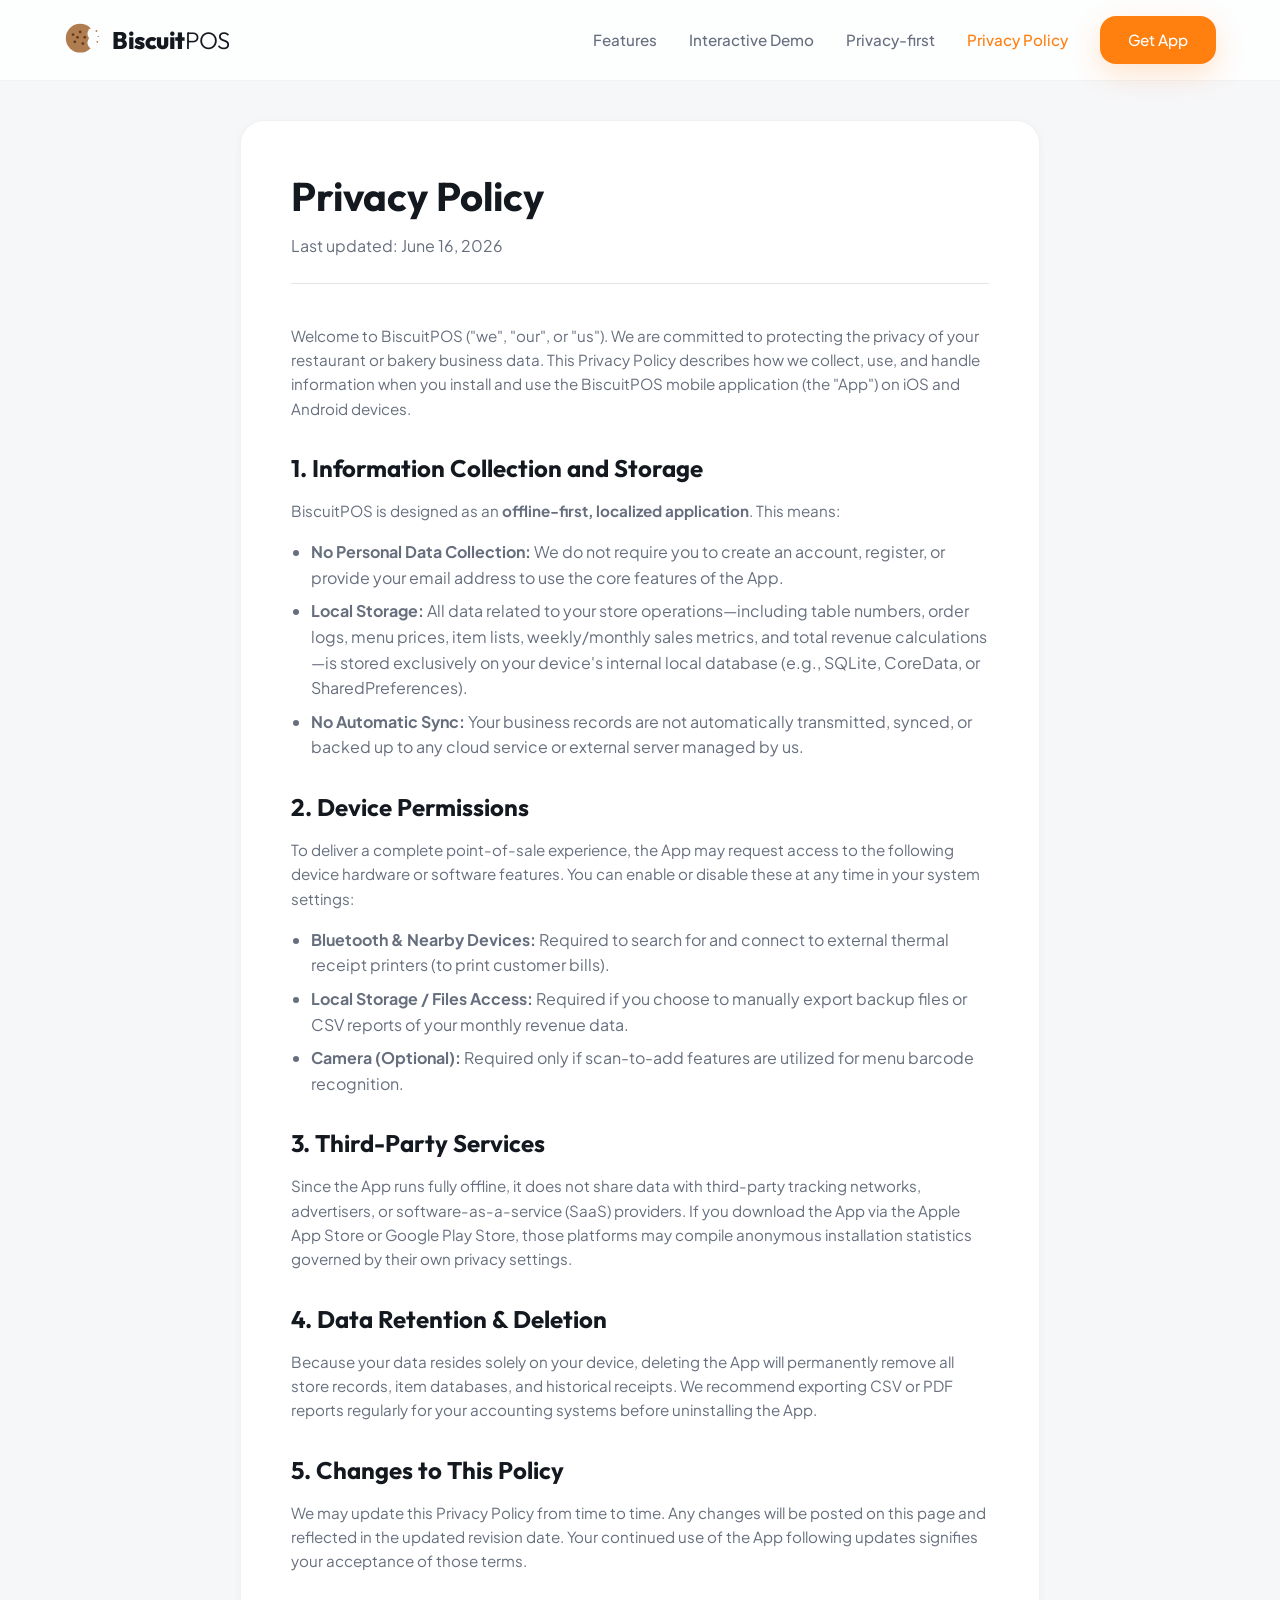
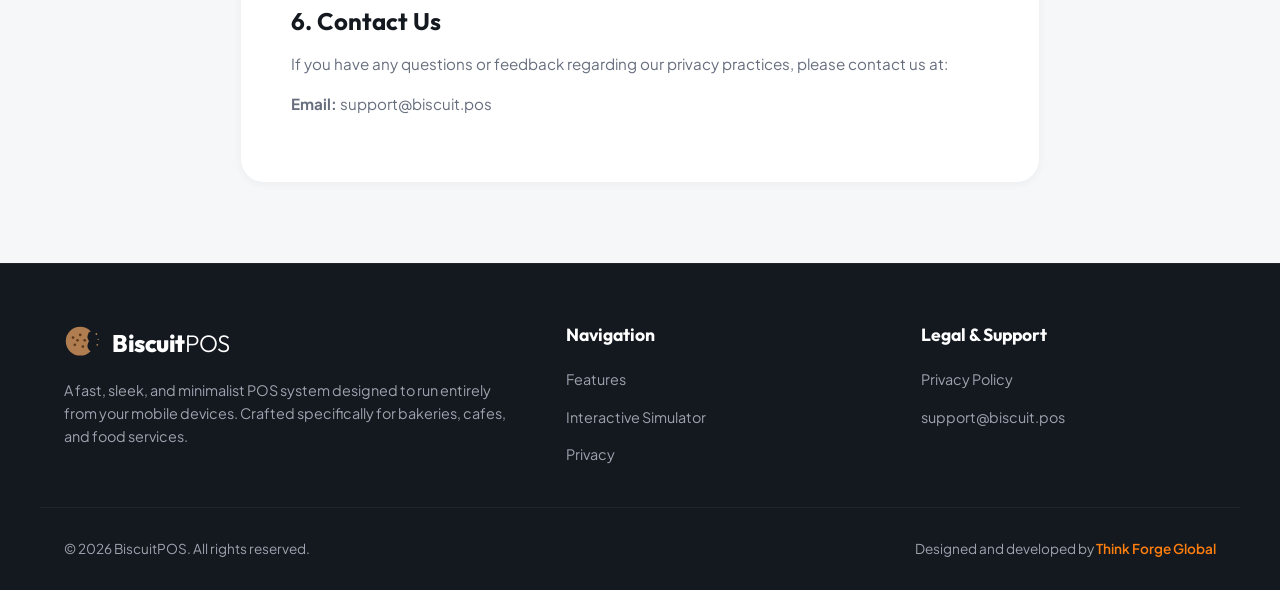
==== privacy.html @ 8887990f "Initial commit of BiscuitPOS marketing website and privacy policy" ====
<!DOCTYPE html>
<html lang="en">
<head>
  <meta charset="UTF-8">
  <meta name="viewport" content="width=device-width, initial-scale=1.0">
  <title>Privacy Policy - BiscuitPOS</title>
  <meta name="description" content="Privacy Policy for BiscuitPOS mobile app. Read how we protect your business billing, table orders, and menu data by keeping everything local.">
  <link rel="icon" type="image/svg+xml" href="data:image/svg+xml,%3Csvg xmlns='http://www.w3.org/2000/svg' viewBox='0 0 40 40'%3E%3Cmask id='m'%3E%3Crect width='40' height='40' fill='white'/%3E%3Ccircle cx='33' cy='13' r='7' fill='black'/%3E%3Ccircle cx='33' cy='23' r='7' fill='black'/%3E%3Ccircle cx='35' cy='18' r='6' fill='black'/%3E%3C/mask%3E%3Ccircle cx='18' cy='18' r='16' fill='%23B07D50' mask='url(%23m)'/%3E%3Ccircle cx='10' cy='14' r='1.5' fill='%235D3A1B'/%3E%3Ccircle cx='12' cy='22' r='1.5' fill='%235D3A1B'/%3E%3Ccircle cx='18' cy='11' r='1.5' fill='%235D3A1B'/%3E%3Ccircle cx='21' cy='24' r='1.5' fill='%235D3A1B'/%3E%3Ccircle cx='23' cy='17' r='1.5' fill='%235D3A1B'/%3E%3Ccircle cx='15' cy='17' r='1.5' fill='%235D3A1B'/%3E%3Ccircle cx='36' cy='10' r='1' fill='%23B07D50'/%3E%3Ccircle cx='37' cy='22' r='1' fill='%23B07D50'/%3E%3Ccircle cx='38' cy='16' r='0.75' fill='%23B07D50'/%3E%3C/svg%3E">
  <link rel="stylesheet" href="styles.css">
</head>
<body class="privacy-body">

  <!-- Navigation -->
  <header>
    <div class="container nav-container">
      <a href="index.html" class="logo">
        <svg class="logo-svg" width="36" height="36" viewBox="0 0 40 40" fill="none" xmlns="http://www.w3.org/2000/svg">
          <mask id="bite-mask-privacy">
            <rect width="40" height="40" fill="white"/>
            <circle cx="33" cy="13" r="7" fill="black"/>
            <circle cx="33" cy="23" r="7" fill="black"/>
            <circle cx="35" cy="18" r="6" fill="black"/>
          </mask>
          <circle cx="18" cy="18" r="16" fill="#B07D50" mask="url(#bite-mask-privacy)"/>
          <circle cx="10" cy="14" r="1.5" fill="#5D3A1B"/>
          <circle cx="12" cy="22" r="1.5" fill="#5D3A1B"/>
          <circle cx="18" cy="11" r="1.5" fill="#5D3A1B"/>
          <circle cx="21" cy="24" r="1.5" fill="#5D3A1B"/>
          <circle cx="23" cy="17" r="1.5" fill="#5D3A1B"/>
          <circle cx="15" cy="17" r="1.5" fill="#5D3A1B"/>
          <circle cx="36" cy="10" r="1" fill="#B07D50"/>
          <circle cx="37" cy="22" r="1" fill="#B07D50"/>
          <circle cx="38" cy="16" r="0.75" fill="#B07D50"/>
        </svg>
        <span class="logo-text">Biscuit<span class="logo-pos">POS</span></span>
      </a>
      <ul class="nav-links">
        <li><a href="index.html#features">Features</a></li>
        <li><a href="index.html#simulator">Interactive Demo</a></li>
        <li><a href="index.html#security">Privacy-first</a></li>
        <li><a href="#" class="active">Privacy Policy</a></li>
        <li><a href="index.html#download" class="btn btn-primary btn-sm">Get App</a></li>
      </ul>
    </div>
  </header>

  <!-- Content -->
  <main class="container privacy-container">
    <div class="privacy-header">
      <h1>Privacy Policy</h1>
      <p>Last updated: June 16, 2026</p>
    </div>

    <div class="privacy-content">
      <p>Welcome to BiscuitPOS ("we", "our", or "us"). We are committed to protecting the privacy of your restaurant or bakery business data. This Privacy Policy describes how we collect, use, and handle information when you install and use the BiscuitPOS mobile application (the "App") on iOS and Android devices.</p>

      <h2>1. Information Collection and Storage</h2>
      <p>BiscuitPOS is designed as an <strong>offline-first, localized application</strong>. This means:</p>
      <ul>
        <li><strong>No Personal Data Collection:</strong> We do not require you to create an account, register, or provide your email address to use the core features of the App.</li>
        <li><strong>Local Storage:</strong> All data related to your store operations—including table numbers, order logs, menu prices, item lists, weekly/monthly sales metrics, and total revenue calculations—is stored exclusively on your device's internal local database (e.g., SQLite, CoreData, or SharedPreferences).</li>
        <li><strong>No Automatic Sync:</strong> Your business records are not automatically transmitted, synced, or backed up to any cloud service or external server managed by us.</li>
      </ul>

      <h2>2. Device Permissions</h2>
      <p>To deliver a complete point-of-sale experience, the App may request access to the following device hardware or software features. You can enable or disable these at any time in your system settings:</p>
      <ul>
        <li><strong>Bluetooth & Nearby Devices:</strong> Required to search for and connect to external thermal receipt printers (to print customer bills).</li>
        <li><strong>Local Storage / Files Access:</strong> Required if you choose to manually export backup files or CSV reports of your monthly revenue data.</li>
        <li><strong>Camera (Optional):</strong> Required only if scan-to-add features are utilized for menu barcode recognition.</li>
      </ul>

      <h2>3. Third-Party Services</h2>
      <p>Since the App runs fully offline, it does not share data with third-party tracking networks, advertisers, or software-as-a-service (SaaS) providers. If you download the App via the Apple App Store or Google Play Store, those platforms may compile anonymous installation statistics governed by their own privacy settings.</p>

      <h2>4. Data Retention & Deletion</h2>
      <p>Because your data resides solely on your device, deleting the App will permanently remove all store records, item databases, and historical receipts. We recommend exporting CSV or PDF reports regularly for your accounting systems before uninstalling the App.</p>

      <h2>5. Changes to This Policy</h2>
      <p>We may update this Privacy Policy from time to time. Any changes will be posted on this page and reflected in the updated revision date. Your continued use of the App following updates signifies your acceptance of those terms.</p>

      <h2>6. Contact Us</h2>
      <p>If you have any questions or feedback regarding our privacy practices, please contact us at:</p>
      <p><strong>Email:</strong> support@biscuit.pos</p>
    </div>
  </main>

  <!-- Footer -->
  <footer>
    <div class="container footer-grid">
      <div class="footer-brand">
        <a href="index.html" class="logo">
          <svg class="logo-svg" width="36" height="36" viewBox="0 0 40 40" fill="none" xmlns="http://www.w3.org/2000/svg">
            <mask id="bite-mask-privacy-footer">
              <rect width="40" height="40" fill="white"/>
              <circle cx="33" cy="13" r="7" fill="black"/>
              <circle cx="33" cy="23" r="7" fill="black"/>
              <circle cx="35" cy="18" r="6" fill="black"/>
            </mask>
            <circle cx="18" cy="18" r="16" fill="#B07D50" mask="url(#bite-mask-privacy-footer)"/>
            <circle cx="10" cy="14" r="1.5" fill="#5D3A1B"/>
            <circle cx="12" cy="22" r="1.5" fill="#5D3A1B"/>
            <circle cx="18" cy="11" r="1.5" fill="#5D3A1B"/>
            <circle cx="21" cy="24" r="1.5" fill="#5D3A1B"/>
            <circle cx="23" cy="17" r="1.5" fill="#5D3A1B"/>
            <circle cx="15" cy="17" r="1.5" fill="#5D3A1B"/>
            <circle cx="36" cy="10" r="1" fill="#B07D50"/>
            <circle cx="37" cy="22" r="1" fill="#B07D50"/>
            <circle cx="38" cy="16" r="0.75" fill="#B07D50"/>
          </svg>
          <span class="logo-text">Biscuit<span class="logo-pos">POS</span></span>
        </a>
        <p>A fast, sleek, and minimalist POS system designed to run entirely from your mobile devices. Crafted specifically for bakeries, cafes, and food services.</p>
      </div>
      <div class="footer-links-col">
        <h4>Navigation</h4>
        <ul>
          <li><a href="index.html#features">Features</a></li>
          <li><a href="index.html#simulator">Interactive Simulator</a></li>
          <li><a href="index.html#security">Privacy</a></li>
        </ul>
      </div>
      <div class="footer-links-col">
        <h4>Legal & Support</h4>
        <ul>
          <li><a href="#">Privacy Policy</a></li>
          <li><a href="mailto:support@biscuit.pos">support@biscuit.pos</a></li>
        </ul>
      </div>
    </div>
    <div class="container footer-bottom">
      <p>&copy; 2026 BiscuitPOS. All rights reserved.</p>
      <p>Designed and developed by <a href="https://thinkforgeglobal.com" target="_blank" rel="noopener noreferrer" style="color: var(--primary); font-weight: 600;">Think Forge Global</a></p>
    </div>
  </footer>

</body>
</html>
---- styles.css ----
@import url('https://fonts.googleapis.com/css2?family=Outfit:wght@300;400;500;600;700;800&family=Plus+Jakarta+Sans:wght@300;400;500;600;700;800&display=swap');

:root {
  --font-primary: 'Plus Jakarta Sans', sans-serif;
  --font-secondary: 'Outfit', sans-serif;

  /* Color Palette */
  --primary: hsl(28, 100%, 53%);
  --primary-rgb: 255, 122, 0;
  --primary-hover: hsl(28, 100%, 47%);
  --primary-light: hsl(28, 100%, 96%);
  
  --success: hsl(150, 84%, 37%);
  --success-light: hsl(150, 84%, 96%);
  
  --info: hsl(210, 100%, 50%);
  --info-light: hsl(210, 100%, 96%);
  
  --danger: hsl(354, 84%, 57%);
  --danger-light: hsl(354, 84%, 96%);
  
  --dark: hsl(220, 20%, 10%);
  --dark-soft: hsl(220, 15%, 16%);
  --light: hsl(220, 20%, 97%);
  --white: #ffffff;
  
  --text-main: hsl(220, 20%, 15%);
  --text-muted: hsl(220, 10%, 45%);
  --text-light: hsl(220, 10%, 65%);
  
  --border: hsl(220, 15%, 90%);
  --border-light: hsl(220, 15%, 95%);
  
  --shadow-sm: 0 2px 8px rgba(0, 0, 0, 0.04);
  --shadow-md: 0 8px 24px rgba(0, 0, 0, 0.08);
  --shadow-lg: 0 16px 48px rgba(0, 0, 0, 0.12);
  --shadow-orange: 0 10px 30px rgba(255, 122, 0, 0.2);

  --radius-sm: 8px;
  --radius-md: 16px;
  --radius-lg: 24px;
  --radius-full: 9999px;

  --transition: all 0.3s cubic-bezier(0.4, 0, 0.2, 1);
  --container-width: 1200px;
}

/* Reset */
*, *::before, *::after {
  box-sizing: border-box;
  margin: 0;
  padding: 0;
}

html {
  scroll-behavior: smooth;
  font-size: 16px;
}

body {
  font-family: var(--font-primary);
  color: var(--text-main);
  background-color: var(--white);
  line-height: 1.6;
  overflow-x: hidden;
  -webkit-font-smoothing: antialiased;
  -moz-osx-font-smoothing: grayscale;
  text-rendering: optimizeLegibility;
}

/* Scrollbar */
::-webkit-scrollbar {
  width: 8px;
}
::-webkit-scrollbar-track {
  background: var(--light);
}
::-webkit-scrollbar-thumb {
  background: hsl(220, 10%, 80%);
  border-radius: var(--radius-full);
}
::-webkit-scrollbar-thumb:hover {
  background: var(--text-muted);
}

/* Typography */
h1, h2, h3, h4, h5, h6 {
  font-family: var(--font-secondary);
  font-weight: 700;
  line-height: 1.25;
  color: var(--dark);
}

a {
  color: inherit;
  text-decoration: none;
  transition: var(--transition);
}

/* Layout Utilities */
.container {
  width: 100%;
  max-width: var(--container-width);
  margin: 0 auto;
  padding: 0 24px;
}

.section {
  padding: 100px 0;
}

@media (max-width: 768px) {
  .section {
    padding: 60px 0;
  }
}

.text-center { text-align: center; }

/* Buttons */
.btn {
  display: inline-flex;
  align-items: center;
  justify-content: center;
  padding: 12px 28px;
  font-family: var(--font-primary);
  font-weight: 600;
  font-size: 0.95rem;
  border-radius: var(--radius-md);
  border: none;
  cursor: pointer;
  transition: var(--transition);
  gap: 8px;
}

.btn-primary {
  background-color: var(--primary);
  color: var(--white);
  box-shadow: var(--shadow-orange);
}

.btn-primary:hover {
  background-color: var(--primary-hover);
  transform: translateY(-2px);
  box-shadow: 0 12px 35px rgba(255, 122, 0, 0.3);
}

.btn-secondary {
  background-color: var(--light);
  color: var(--dark);
  border: 1px solid var(--border);
}

.btn-secondary:hover {
  background-color: var(--border-light);
  transform: translateY(-2px);
}

/* Badges */
.badge-row {
  display: flex;
  gap: 16px;
  flex-wrap: wrap;
}

.download-badge {
  display: inline-flex;
  align-items: center;
  background-color: var(--dark);
  color: var(--white);
  padding: 10px 20px;
  border-radius: var(--radius-md);
  gap: 12px;
  font-family: var(--font-primary);
  border: 1px solid rgba(255, 255, 255, 0.1);
  transition: var(--transition);
}

.download-badge:hover {
  background-color: var(--dark-soft);
  transform: translateY(-2px);
  box-shadow: var(--shadow-md);
}

.download-badge svg,
.download-badge img {
  width: 24px;
  height: 24px;
  object-fit: contain;
}

.download-badge svg {
  fill: currentColor;
}

.download-badge .badge-text {
  display: flex;
  flex-direction: column;
  align-items: flex-start;
  line-height: 1.2;
}

.download-badge .badge-text span:first-child {
  font-size: 0.7rem;
  text-transform: uppercase;
  color: var(--text-light);
  letter-spacing: 0.5px;
}

.download-badge .badge-text span:last-child {
  font-size: 0.95rem;
  font-weight: 700;
  font-family: var(--font-secondary);
}

/* Navigation */
header {
  position: fixed;
  top: 0;
  left: 0;
  width: 100%;
  z-index: 1000;
  background-color: rgba(255, 255, 255, 0.8);
  backdrop-filter: blur(20px);
  -webkit-backdrop-filter: blur(20px);
  border-bottom: 1px solid var(--border-light);
  transition: var(--transition);
}

header.scrolled {
  padding: 12px 0;
  box-shadow: var(--shadow-sm);
}

.nav-container {
  display: flex;
  align-items: center;
  justify-content: space-between;
  height: 80px;
  transition: var(--transition);
}

header.scrolled .nav-container {
  height: 60px;
}

.logo {
  display: flex;
  align-items: center;
  gap: 12px;
  font-family: var(--font-secondary);
  font-weight: 700;
  font-size: 1.5rem;
  color: var(--dark);
}

.logo-text {
  font-weight: 800;
  color: var(--dark);
  letter-spacing: -0.5px;
}

.logo-pos {
  font-weight: 300;
  color: var(--dark);
}

/* Adjust colors for dark footers */
footer .logo {
  color: var(--white);
}

footer .logo-text,
footer .logo-pos {
  color: var(--white);
}

.nav-links {
  display: flex;
  align-items: center;
  gap: 32px;
  list-style: none;
}

.nav-links a {
  font-weight: 500;
  color: var(--text-muted);
  font-size: 0.95rem;
  position: relative;
}

.nav-links a.btn {
  color: var(--white);
}

.nav-links a.btn-primary {
  color: var(--white);
}

.nav-links a:hover,
.nav-links a.active {
  color: var(--primary);
}

.nav-links a::after {
  content: '';
  position: absolute;
  bottom: -6px;
  left: 0;
  width: 0;
  height: 2px;
  background-color: var(--primary);
  transition: var(--transition);
}

.nav-links a.btn::after {
  display: none;
}

.nav-links a:hover::after {
  width: 100%;
}

.mobile-menu-btn {
  display: none;
  background: none;
  border: none;
  cursor: pointer;
  padding: 8px;
}

.mobile-menu-btn span {
  display: block;
  width: 24px;
  height: 2px;
  background-color: var(--dark);
  margin: 5px 0;
  transition: var(--transition);
}

/* Sticky Scroll Showcase Section */
.scroll-story-container {
  height: 480vh; /* Expanded height to handle 5 screens smoothly */
  position: relative;
  background: radial-gradient(circle at 80% 20%, rgba(255, 122, 0, 0.05) 0%, transparent 50%),
              radial-gradient(circle at 10% 80%, rgba(15, 23, 42, 0.02) 0%, transparent 50%);
}

.sticky-viewport {
  position: sticky;
  top: 0;
  height: 100vh;
  display: flex;
  align-items: center;
  justify-content: center;
  overflow: hidden;
}

.hero-sticky-grid {
  width: 100%;
  max-width: var(--container-width);
  margin: 0 auto;
  padding: 0 24px;
  display: grid;
  grid-template-columns: 1.1fr 0.9fr;
  gap: 60px;
  align-items: center;
  position: relative;
  height: 100%;
}

.hero-text-content {
  display: flex;
  flex-direction: column;
  align-items: flex-start;
  transition: opacity 0.3s ease-out, transform 0.3s ease-out;
  transform-origin: left center;
}

.hero-badge {
  display: inline-flex;
  align-items: center;
  gap: 6px;
  background-color: var(--primary-light);
  color: var(--primary);
  padding: 6px 14px;
  border-radius: var(--radius-full);
  font-size: 0.85rem;
  font-weight: 700;
  margin-bottom: 24px;
}

.hero-title {
  font-size: 3.5rem;
  font-weight: 800;
  line-height: 1.15;
  margin-bottom: 20px;
  letter-spacing: -1px;
}

.hero-title span {
  color: var(--primary);
  background: linear-gradient(135deg, var(--primary), hsl(15, 100%, 55%));
  -webkit-background-clip: text;
  -webkit-text-fill-color: transparent;
}

.hero-desc {
  font-size: 1.15rem;
  color: var(--text-muted);
  margin-bottom: 36px;
  max-width: 540px;
}

/* Mouse Scroll indicator hint */
.scroll-indicator-hint {
  display: flex;
  align-items: center;
  gap: 12px;
  margin-top: 40px;
  color: var(--text-muted);
  font-size: 0.85rem;
  font-weight: 600;
}

.mouse-icon {
  width: 20px;
  height: 32px;
  border: 2px solid var(--text-muted);
  border-radius: 10px;
  position: relative;
}

.mouse-icon .wheel {
  width: 4px;
  height: 8px;
  background-color: var(--primary);
  border-radius: 2px;
  position: absolute;
  top: 6px;
  left: 50%;
  transform: translateX(-50%);
  animation: scrollWheel 1.5s infinite;
}

@keyframes scrollWheel {
  0% { opacity: 1; top: 6px; }
  100% { opacity: 0; top: 18px; }
}

/* Centering Phone Wrapper */
.simulator-wrapper {
  position: relative;
  display: flex;
  justify-content: center;
  align-items: center;
  z-index: 10;
  will-change: transform;
  backface-visibility: hidden;
  -webkit-backface-visibility: hidden;
  transform-style: preserve-3d;
  -webkit-transform-style: preserve-3d;
}

.device-frame {
  width: 330px;
  height: 670px;
  background-color: #0b0b0f;
  border-radius: 40px;
  border: 10px solid #1a1a24;
  box-shadow: var(--shadow-lg), 0 30px 70px rgba(0,0,0,0.25);
  position: relative;
  overflow: hidden;
  display: flex;
  flex-direction: column;
  backface-visibility: hidden;
  -webkit-backface-visibility: hidden;
  transform: translateZ(0);
}

.device-notch {
  position: absolute;
  top: 10px;
  left: 50%;
  transform: translateX(-50%);
  width: 100px;
  height: 24px;
  background-color: #000;
  border-radius: 12px;
  z-index: 99;
}

/* Mobile App Layout inside simulator */
.app-screen {
  flex: 1;
  background-color: #f8f9fa;
  display: flex;
  flex-direction: column;
  overflow: hidden;
  position: relative;
  image-rendering: -webkit-optimize-contrast;
}

.app-screen * {
  -webkit-font-smoothing: antialiased;
  -moz-osx-font-smoothing: grayscale;
}

.app-header {
  padding: 40px 16px 12px;
  background-color: #ffffff;
  border-bottom: 1px solid #e9ecef;
  display: flex;
  flex-direction: column;
  gap: 4px;
}

.app-title-row {
  display: flex;
  justify-content: space-between;
  align-items: center;
}

.app-header h3 {
  font-size: 1.2rem;
  font-weight: 700;
  color: #1a1d20;
}

.app-header p {
  font-size: 0.75rem;
  color: #6c757d;
}

.app-header .privacy-toggle {
  display: flex;
  align-items: center;
  gap: 4px;
  font-size: 0.65rem;
  color: #6c757d;
  flex-direction: column;
}

.app-switch {
  width: 34px;
  height: 18px;
  background-color: #e9ecef;
  border-radius: 9px;
  position: relative;
  cursor: pointer;
  transition: var(--transition);
}

.app-switch::after {
  content: '';
  position: absolute;
  top: 2px;
  left: 2px;
  width: 14px;
  height: 14px;
  background-color: #fff;
  border-radius: 50%;
  box-shadow: 0 1px 3px rgba(0,0,0,0.2);
  transition: var(--transition);
}

.app-switch.active {
  background-color: #4cd964;
}

.app-switch.active::after {
  left: 18px;
}

.app-content {
  flex: 1;
  overflow-y: auto;
  padding: 14px;
  display: flex;
  flex-direction: column;
  gap: 12px;
}

/* Screen Home Specifics */
.app-banner {
  background: linear-gradient(135deg, #ff7a00, #ff5500);
  border-radius: 14px;
  padding: 20px;
  color: #fff;
  text-align: center;
  cursor: pointer;
  box-shadow: 0 6px 16px rgba(255, 122, 0, 0.15);
  display: flex;
  flex-direction: column;
  align-items: center;
  gap: 8px;
}

.app-banner.green {
  background: linear-gradient(135deg, #42b883, #34a853);
  box-shadow: 0 6px 16px rgba(52, 168, 83, 0.15);
}

.app-banner svg {
  width: 24px;
  height: 24px;
  stroke: currentColor;
  fill: none;
}

.app-banner span {
  font-weight: 600;
  font-size: 0.95rem;
}

.app-stats-grid {
  display: grid;
  grid-template-columns: 1fr 1fr;
  gap: 10px;
}

.app-stat-card {
  background-color: #fff;
  border-radius: 12px;
  padding: 12px;
  border: 1px solid #f1f3f5;
  box-shadow: 0 2px 4px rgba(0,0,0,0.02);
}

.app-stat-label {
  font-size: 0.65rem;
  color: #868e96;
  margin-bottom: 4px;
}

.app-stat-value {
  font-size: 0.9rem;
  font-weight: 700;
  color: #212529;
}

/* Screen Bills Specifics */
.app-tab-bar {
  display: flex;
  background-color: #f1f3f5;
  padding: 4px;
  border-radius: 10px;
  margin-bottom: 8px;
}

.app-tab {
  flex: 1;
  padding: 6px 12px;
  font-size: 0.75rem;
  text-align: center;
  font-weight: 600;
  border-radius: 8px;
  cursor: pointer;
  transition: var(--transition);
}

.app-tab.active {
  background-color: #ff7a00;
  color: #fff;
}

.table-grid {
  display: grid;
  grid-template-columns: 1fr 1fr;
  gap: 10px;
}

.table-card {
  background-color: #fff;
  border-radius: 12px;
  border-left: 4px solid #34a853;
  padding: 12px;
  display: flex;
  flex-direction: column;
  gap: 6px;
  box-shadow: 0 2px 4px rgba(0,0,0,0.02);
}

.table-card.billed {
  border-left-color: #007bff;
}

.table-name {
  font-weight: 700;
  font-size: 0.8rem;
  color: #212529;
}

.table-status {
  font-size: 0.65rem;
  display: inline-flex;
  align-items: center;
  gap: 4px;
}

.table-status::before {
  content: '';
  width: 6px;
  height: 6px;
  border-radius: 50%;
  background-color: #34a853;
}

.table-card.billed .table-status::before {
  background-color: #007bff;
}

.table-action {
  font-size: 0.65rem;
  color: #868e96;
  margin-top: 8px;
  display: flex;
  align-items: center;
  gap: 2px;
}

.table-bill-info {
  display: flex;
  justify-content: space-between;
  align-items: center;
  margin-top: 4px;
}

.table-amount {
  font-weight: 700;
  font-size: 0.8rem;
  color: #007bff;
}

.table-items {
  font-size: 0.6rem;
  color: #868e96;
}

.table-pay-btn {
  background-color: #007bff;
  color: #fff;
  font-size: 0.65rem;
  font-weight: 600;
  border: none;
  padding: 4px 8px;
  border-radius: 6px;
  cursor: pointer;
}

/* Screen Orders Specifics */
.order-card {
  background-color: #fff;
  border-radius: 12px;
  border: 1px solid #f1f3f5;
  box-shadow: 0 2px 4px rgba(0,0,0,0.02);
  padding: 12px;
  border-left: 4px solid #dc3545;
}

.order-header {
  display: flex;
  justify-content: space-between;
  align-items: center;
  margin-bottom: 6px;
}

.order-id {
  font-weight: 700;
  font-size: 0.75rem;
  color: #212529;
}

.order-meta {
  display: flex;
  gap: 4px;
  align-items: center;
}

.order-table-badge {
  background-color: #f1f3f5;
  color: #495057;
  font-size: 0.6rem;
  font-weight: 600;
  padding: 2px 6px;
  border-radius: 4px;
}

.order-status-badge {
  background-color: #dc3545;
  color: #fff;
  font-size: 0.6rem;
  font-weight: 600;
  padding: 2px 6px;
  border-radius: 4px;
}

.order-time {
  font-size: 0.6rem;
  color: #868e96;
  margin-bottom: 8px;
}

.order-items {
  font-size: 0.7rem;
  color: #495057;
  border-bottom: 1px dashed #e9ecef;
  padding-bottom: 8px;
  margin-bottom: 8px;
  display: flex;
  justify-content: space-between;
}

.order-footer {
  display: flex;
  justify-content: space-between;
  align-items: center;
}

.order-total {
  font-size: 0.75rem;
  font-weight: 700;
}

.order-paid-status {
  font-size: 0.65rem;
  color: #ff7a00;
  font-weight: 600;
}

.order-actions {
  display: flex;
  gap: 6px;
  margin-top: 8px;
}

.app-btn-sm {
  flex: 1;
  padding: 6px;
  font-size: 0.65rem;
  font-weight: 600;
  border-radius: 6px;
  border: none;
  cursor: pointer;
  display: flex;
  align-items: center;
  justify-content: center;
  gap: 4px;
}

.app-btn-sm.print {
  background-color: #f1f3f5;
  color: #495057;
  border: 1px solid #dee2e6;
}

.app-btn-sm.pay {
  background-color: #34a853;
  color: #fff;
}

/* Screen Menu Specifics */
.app-menu-list {
  display: flex;
  flex-direction: column;
  gap: 12px;
}

.app-menu-item {
  background-color: #fff;
  border-radius: 16px;
  padding: 12px;
  display: flex;
  align-items: center;
  gap: 12px;
  box-shadow: 0 4px 10px rgba(0,0,0,0.02);
  border: 1px solid #f1f3f5;
}

.app-menu-img {
  width: 50px;
  height: 50px;
  border-radius: 10px;
  overflow: hidden;
  background-color: #faf6f2;
}

.app-menu-img svg {
  width: 100%;
  height: 100%;
}

.app-menu-info {
  flex: 1;
}

.app-menu-name {
  font-weight: 700;
  font-size: 0.85rem;
  color: #212529;
}

.app-menu-cat {
  font-size: 0.65rem;
  color: #868e96;
}

.app-menu-price {
  font-weight: 700;
  font-size: 0.8rem;
  color: #ff7a00;
  margin-top: 2px;
}

.app-menu-actions {
  display: flex;
  gap: 6px;
}

.app-action-btn {
  width: 32px;
  height: 32px;
  border-radius: 8px;
  border: none;
  display: flex;
  align-items: center;
  justify-content: center;
  cursor: pointer;
}

.app-action-btn.edit {
  background-color: #f1f3f5;
  color: #495057;
}

.app-action-btn.delete {
  background-color: #dc3545;
  color: #fff;
}

.app-btn-large {
  background-color: #ff7a00;
  color: #fff;
  border: none;
  padding: 14px;
  border-radius: 12px;
  font-weight: 700;
  font-size: 0.85rem;
  cursor: pointer;
  display: flex;
  align-items: center;
  justify-content: center;
  gap: 6px;
  margin-top: auto;
}

/* Screen Settings/More Specifics */
.app-settings-card {
  background-color: #fff;
  border-radius: 16px;
  padding: 16px;
  box-shadow: 0 4px 10px rgba(0,0,0,0.02);
  border: 1px solid #f1f3f5;
  margin-bottom: 12px;
}

.app-settings-header {
  display: flex;
  align-items: center;
  gap: 8px;
  font-weight: 700;
  font-size: 0.85rem;
  color: #212529;
  margin-bottom: 14px;
}

.app-settings-header svg {
  width: 16px;
  height: 16px;
  stroke: #495057;
}

.app-form-group {
  margin-bottom: 12px;
}

.app-form-group label {
  display: block;
  font-size: 0.65rem;
  color: #868e96;
  margin-bottom: 4px;
  font-weight: 600;
}

.app-input {
  width: 100%;
  padding: 10px 12px;
  border: 1px solid #dee2e6;
  border-radius: 8px;
  font-size: 0.8rem;
  color: #212529;
  background-color: #fff;
  outline: none;
}

.app-input:focus {
  border-color: #ff7a00;
}

.app-btn-logout {
  background-color: #fff0f0;
  color: #dc3545;
  border: 1px solid #ffdddd;
  padding: 12px;
  border-radius: 12px;
  font-weight: 700;
  font-size: 0.85rem;
  text-align: center;
  cursor: pointer;
  margin-top: auto;
}

/* Bottom Nav bar */
.app-nav {
  height: 54px;
  background-color: #ffffff;
  border-top: 1px solid #e9ecef;
  display: flex;
  justify-content: space-around;
  align-items: center;
  padding-bottom: 4px;
}

.app-nav-item {
  display: flex;
  flex-direction: column;
  align-items: center;
  gap: 2px;
  color: #868e96;
  font-size: 0.6rem;
  cursor: pointer;
  position: relative;
}

.app-nav-item.active {
  color: #ff7a00;
}

.app-nav-item svg {
  width: 20px;
  height: 20px;
  stroke: currentColor;
  fill: none;
}

.app-nav-item .badge {
  position: absolute;
  top: -2px;
  right: 6px;
  background-color: #dc3545;
  color: #fff;
  font-size: 0.55rem;
  font-weight: 700;
  width: 12px;
  height: 12px;
  border-radius: 50%;
  display: flex;
  align-items: center;
  justify-content: center;
}

/* Dynamic Scroll Callouts */
.scroll-callouts-container {
  position: absolute;
  top: 50%;
  left: 50%;
  transform: translate(-50%, -50%);
  width: 100vw;
  max-width: var(--container-width);
  height: 100%;
  pointer-events: none;
  z-index: 5;
}

.scroll-callout {
  position: absolute;
  width: 290px;
  padding: 24px;
  background-color: rgba(255, 255, 255, 0.9);
  backdrop-filter: blur(20px);
  -webkit-backdrop-filter: blur(20px);
  border: 1px solid rgba(255, 255, 255, 0.7);
  border-radius: var(--radius-lg);
  box-shadow: 0 10px 30px rgba(0,0,0,0.06);
  opacity: 0;
  transform: translateY(30px);
  transition: opacity 0.4s ease, transform 0.4s ease;
  pointer-events: auto;
}

.scroll-callout.active {
  opacity: 1;
  transform: translateY(0);
}

.scroll-callout .callout-tag {
  display: inline-block;
  font-size: 0.75rem;
  font-weight: 800;
  color: var(--primary);
  text-transform: uppercase;
  margin-bottom: 8px;
}

.scroll-callout h3 {
  font-size: 1.25rem;
  margin-bottom: 10px;
}

.scroll-callout p {
  color: var(--text-muted);
  font-size: 0.9rem;
  line-height: 1.5;
}

/* Position Callouts Left & Right of the Simulator */
#callout-home {
  left: 10%;
  top: 35%;
}

#callout-bills {
  right: 10%;
  top: 45%;
}

#callout-orders {
  left: 10%;
  top: 55%;
}

#callout-menu {
  right: 10%;
  top: 38%;
}

#callout-settings {
  left: 10%;
  top: 48%;
}

@media (max-width: 1024px) {
  .hero-sticky-grid {
    grid-template-columns: 1fr;
    gap: 40px;
    height: 100%;
    align-content: center;
  }
  .hero-text-content {
    align-items: center;
    text-align: center;
  }
  .hero-desc {
    margin: 0 auto 36px;
  }
  .scroll-callouts-container {
    display: none;
  }
}

/* Features Grid */
.features {
  background-color: var(--light);
}

.section-tag {
  display: inline-block;
  color: var(--primary);
  font-weight: 700;
  text-transform: uppercase;
  font-size: 0.8rem;
  letter-spacing: 1px;
  margin-bottom: 12px;
}

.section-title {
  font-size: 2.5rem;
  margin-bottom: 16px;
}

.section-desc {
  color: var(--text-muted);
  max-width: 600px;
  margin: 0 auto 60px;
}

.features-grid {
  display: flex;
  flex-wrap: wrap;
  justify-content: center;
  gap: 30px;
}

.feature-card {
  flex: 1 1 320px;
  max-width: 370px;
  background-color: var(--white);
  border-radius: var(--radius-lg);
  padding: 40px 30px;
  border: 1px solid var(--border-light);
  box-shadow: var(--shadow-sm);
  transition: var(--transition);
  display: flex;
  flex-direction: column;
  align-items: flex-start;
}

.feature-card:hover {
  transform: translateY(-8px);
  box-shadow: var(--shadow-md);
}

.feature-icon-wrapper {
  width: 56px;
  height: 56px;
  border-radius: var(--radius-md);
  background-color: var(--primary-light);
  color: var(--primary);
  display: flex;
  align-items: center;
  justify-content: center;
  margin-bottom: 24px;
}

.feature-icon-wrapper svg {
  width: 28px;
  height: 28px;
}

.feature-card.success .feature-icon-wrapper {
  background-color: var(--success-light);
  color: var(--success);
}

.feature-card.info .feature-icon-wrapper {
  background-color: var(--info-light);
  color: var(--info);
}

.feature-card h3 {
  font-size: 1.35rem;
  margin-bottom: 14px;
}

.feature-card p {
  color: var(--text-muted);
  font-size: 0.95rem;
}

/* Info Banner Section */
.info-banner {
  background-color: var(--white);
}

.info-grid {
  display: grid;
  grid-template-columns: 1fr 1fr;
  gap: 80px;
  align-items: center;
}

.info-img {
  position: relative;
}

.info-img::before {
  content: '';
  position: absolute;
  top: 10%;
  left: 10%;
  width: 80%;
  height: 80%;
  background: radial-gradient(circle, rgba(255, 122, 0, 0.1) 0%, transparent 60%);
  z-index: -1;
}

.info-img-card {
  background-color: var(--white);
  border-radius: var(--radius-lg);
  padding: 30px;
  box-shadow: var(--shadow-lg);
  border: 1px solid var(--border-light);
}

.info-img-card svg {
  width: 100%;
  height: auto;
  max-width: 400px;
}

.info-content h2 {
  font-size: 2.25rem;
  margin-bottom: 20px;
}

.info-list {
  list-style: none;
  margin-top: 28px;
  display: flex;
  flex-direction: column;
  gap: 16px;
}

.info-list li {
  display: flex;
  align-items: flex-start;
  gap: 12px;
  color: var(--text-muted);
}

.info-list li svg {
  width: 20px;
  height: 20px;
  color: var(--success);
  margin-top: 4px;
  flex-shrink: 0;
}

@media (max-width: 768px) {
  .info-grid {
    grid-template-columns: 1fr;
    gap: 40px;
  }
  .info-img {
    order: 2;
  }
}

/* Download Call-to-action */
.download-cta {
  background: linear-gradient(135deg, var(--dark), var(--dark-soft));
  color: var(--white);
  border-radius: var(--radius-lg);
  padding: 80px 40px;
  text-align: center;
  position: relative;
  overflow: hidden;
}

.download-cta::before {
  content: '';
  position: absolute;
  top: -50%;
  right: -30%;
  width: 600px;
  height: 600px;
  background: radial-gradient(circle, rgba(255, 122, 0, 0.15) 0%, transparent 70%);
  pointer-events: none;
}

.download-cta h2 {
  color: var(--white);
  font-size: 2.75rem;
  margin-bottom: 20px;
}

.download-cta p {
  color: var(--text-light);
  max-width: 600px;
  margin: 0 auto 40px;
  font-size: 1.1rem;
}

.download-cta .badge-row {
  justify-content: center;
}

/* Footer styling */
footer {
  background-color: var(--dark);
  color: var(--text-light);
  padding: 60px 0 30px;
  border-top: 1px solid rgba(255,255,255,0.05);
}

.footer-grid {
  display: grid;
  grid-template-columns: 1.5fr 1fr 1fr;
  gap: 60px;
  margin-bottom: 40px;
}

.footer-brand {
  display: flex;
  flex-direction: column;
  gap: 16px;
}

.footer-brand .logo {
  color: var(--white);
}

.footer-brand p {
  font-size: 0.9rem;
  line-height: 1.6;
}

.footer-links-col h4 {
  color: var(--white);
  font-size: 1.1rem;
  margin-bottom: 20px;
}

.footer-links-col ul {
  list-style: none;
  display: flex;
  flex-direction: column;
  gap: 12px;
}

.footer-links-col a {
  font-size: 0.9rem;
  color: var(--text-light);
}

.footer-links-col a:hover {
  color: var(--primary);
}

.footer-bottom {
  border-top: 1px solid rgba(255,255,255,0.05);
  padding-top: 30px;
  display: flex;
  justify-content: space-between;
  align-items: center;
  flex-wrap: wrap;
  gap: 20px;
  font-size: 0.85rem;
}

@media (max-width: 768px) {
  .footer-grid {
    grid-template-columns: 1fr;
    gap: 40px;
  }
}

/* Privacy Policy Layout */
.privacy-body {
  background-color: var(--light);
}

.privacy-container {
  max-width: 800px;
  margin: 120px auto 80px;
  background-color: var(--white);
  padding: 50px;
  border-radius: var(--radius-lg);
  box-shadow: var(--shadow-sm);
  border: 1px solid var(--border-light);
}

.privacy-header {
  margin-bottom: 40px;
  border-bottom: 1px solid var(--border);
  padding-bottom: 24px;
}

.privacy-header h1 {
  font-size: 2.5rem;
  margin-bottom: 12px;
}

.privacy-header p {
  color: var(--text-muted);
}

.privacy-content h2 {
  font-size: 1.5rem;
  margin: 32px 0 16px;
  color: var(--dark);
}

.privacy-content p {
  margin-bottom: 16px;
  color: var(--text-muted);
  font-size: 0.95rem;
}

.privacy-content ul {
  margin-bottom: 24px;
  padding-left: 20px;
  color: var(--text-muted);
}

.privacy-content li {
  margin-bottom: 8px;
}

@media (max-width: 768px) {
  .privacy-container {
    padding: 30px 20px;
    margin-top: 100px;
  }
}

/* Animations */
@keyframes fadeInUp {
  from {
    opacity: 0;
    transform: translateY(20px);
  }
  to {
    opacity: 1;
    transform: translateY(0);
  }
}

.animated {
  animation: fadeInUp 0.8s cubic-bezier(0.16, 1, 0.3, 1) forwards;
}
.delay-1 { animation-delay: 0.1s; }
.delay-2 { animation-delay: 0.2s; }
.delay-3 { animation-delay: 0.3s; }
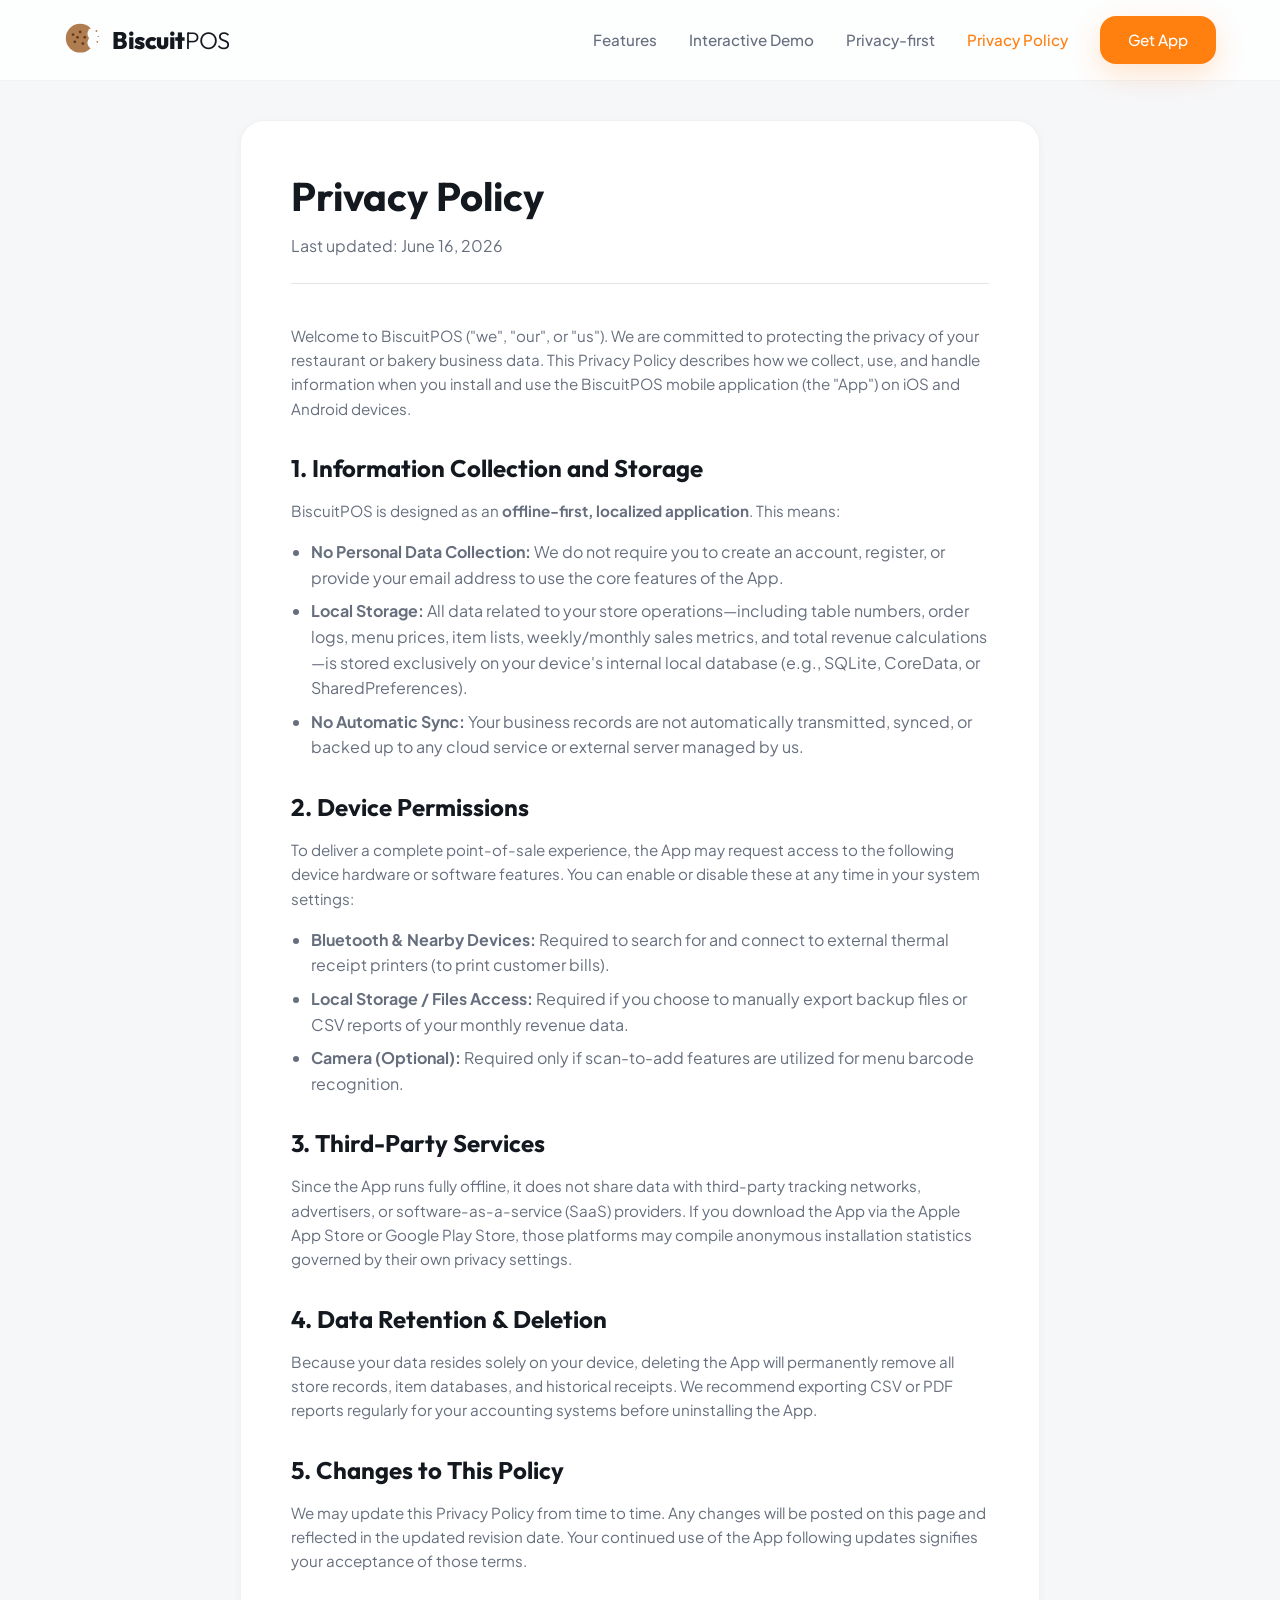
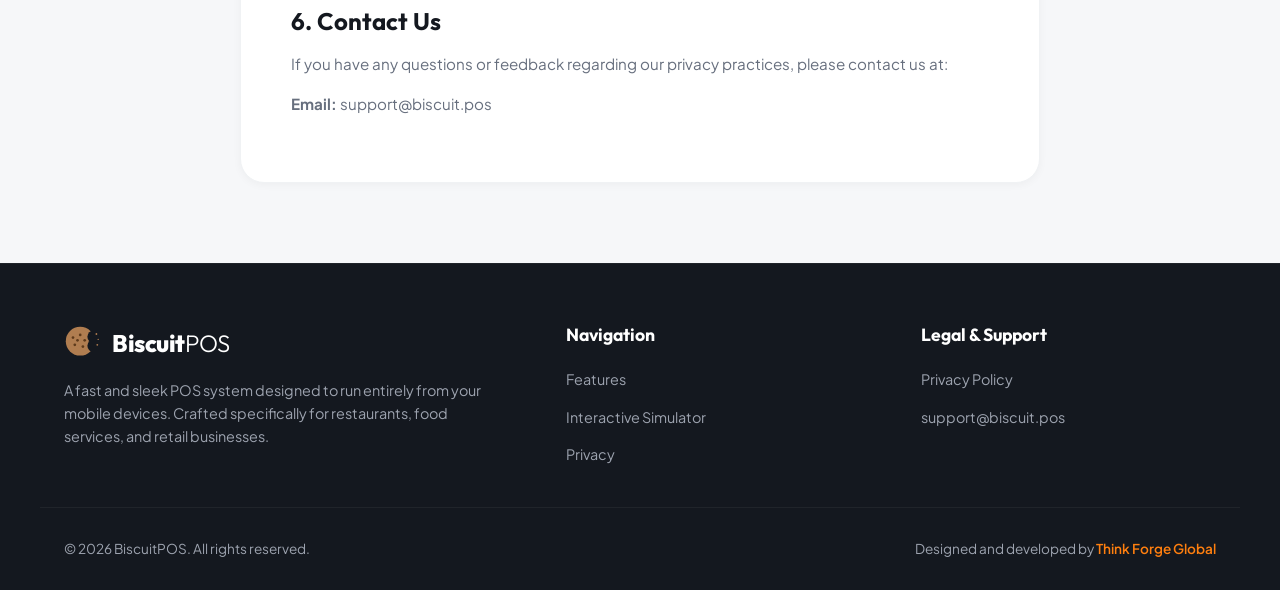
==== commit 1aec5530: "Remove minimal/minimalist branding terminology from site title and footers" ====
--- a/privacy.html
+++ b/privacy.html
@@ -110,7 +110,7 @@
           </svg>
           <span class="logo-text">Biscuit<span class="logo-pos">POS</span></span>
         </a>
-        <p>A fast, sleek, and minimalist POS system designed to run entirely from your mobile devices. Crafted specifically for bakeries, cafes, and food services.</p>
+        <p>A fast and sleek POS system designed to run entirely from your mobile devices. Crafted specifically for restaurants, food services, and retail businesses.</p>
       </div>
       <div class="footer-links-col">
         <h4>Navigation</h4>
--- a/styles.css
+++ b/styles.css
@@ -348,8 +348,8 @@
 
 .sticky-viewport {
   position: sticky;
-  top: 0;
-  height: 100vh;
+  top: 80px;
+  height: calc(100vh - 80px);
   display: flex;
   align-items: center;
   justify-content: center;
@@ -1522,3 +1522,151 @@
 .delay-1 { animation-delay: 0.1s; }
 .delay-2 { animation-delay: 0.2s; }
 .delay-3 { animation-delay: 0.3s; }
+
+/* Mobile menu and navigation responsiveness */
+@media (max-width: 768px) {
+  .mobile-menu-btn {
+    display: block;
+    z-index: 100;
+  }
+  .nav-links {
+    position: fixed;
+    top: 0;
+    right: -100%;
+    width: 280px;
+    height: 100vh;
+    background-color: var(--white);
+    flex-direction: column;
+    align-items: flex-start;
+    justify-content: flex-start;
+    padding: 100px 30px 40px;
+    gap: 24px;
+    box-shadow: -10px 0 30px rgba(0, 0, 0, 0.05);
+    transition: right 0.4s cubic-bezier(0.16, 1, 0.3, 1);
+    z-index: 90;
+  }
+  .nav-links.active {
+    right: 0;
+  }
+  /* Hamburger toggle animation */
+  .mobile-menu-btn.active span:nth-child(1) {
+    transform: translateY(7px) rotate(45deg);
+  }
+  .mobile-menu-btn.active span:nth-child(2) {
+    opacity: 0;
+  }
+  .mobile-menu-btn.active span:nth-child(3) {
+    transform: translateY(-7px) rotate(-45deg);
+  }
+}
+
+/* Mobile interactive simulator tab bar & desc rules */
+.mobile-interactive-showcase {
+  display: none;
+}
+
+@media (max-width: 1024px) {
+  .scroll-story-container {
+    height: auto !important;
+    padding: 100px 0 60px;
+  }
+  .sticky-viewport {
+    position: relative;
+    height: auto;
+    top: auto;
+    overflow: visible;
+  }
+  .hero-sticky-grid {
+    grid-template-columns: 1fr;
+    gap: 40px;
+    height: auto;
+    padding: 0 24px;
+  }
+  .simulator-wrapper {
+    transform: none !important;
+    opacity: 1 !important;
+    margin-top: 20px;
+  }
+  .scroll-indicator-hint {
+    display: none;
+  }
+  .mobile-interactive-showcase {
+    display: flex;
+    flex-direction: column;
+    align-items: center;
+    width: 100%;
+    margin-top: 30px;
+  }
+  .mobile-simulator-tabs {
+    display: flex;
+    gap: 8px;
+    overflow-x: auto;
+    width: 100%;
+    padding: 10px 4px;
+    scrollbar-width: none; /* Hide scrollbars for a premium app feel */
+    -ms-overflow-style: none;
+    justify-content: flex-start;
+    border-bottom: 1px solid var(--border-light);
+    margin-bottom: 24px;
+  }
+  .mobile-simulator-tabs::-webkit-scrollbar {
+    display: none;
+  }
+  .mobile-tab-btn {
+    white-space: nowrap;
+    background: none;
+    border: none;
+    padding: 8px 16px;
+    font-size: 0.95rem;
+    font-weight: 700;
+    color: var(--text-muted);
+    border-radius: var(--radius-full);
+    cursor: pointer;
+    transition: var(--transition);
+  }
+  .mobile-tab-btn.active {
+    background-color: var(--primary-light);
+    color: var(--primary);
+  }
+  .mobile-simulator-desc {
+    width: 100%;
+    max-width: 500px;
+    margin: 0 auto;
+    text-align: center;
+    min-height: 140px;
+  }
+  .mobile-desc-card {
+    display: none;
+    animation: fadeInUp 0.4s ease forwards;
+  }
+  .mobile-desc-card.active {
+    display: block;
+  }
+  .mobile-desc-card .callout-tag {
+    display: inline-block;
+    font-size: 0.75rem;
+    font-weight: 800;
+    color: var(--primary);
+    text-transform: uppercase;
+    margin-bottom: 8px;
+  }
+  .mobile-desc-card h3 {
+    font-size: 1.35rem;
+    margin-bottom: 8px;
+    color: var(--dark);
+  }
+  .mobile-desc-card p {
+    color: var(--text-muted);
+    font-size: 0.95rem;
+    line-height: 1.6;
+  }
+}
+
+@media (max-width: 576px) {
+  .hero-title {
+    font-size: 2.5rem;
+  }
+  .download-cta h2 {
+    font-size: 2rem;
+  }
+}
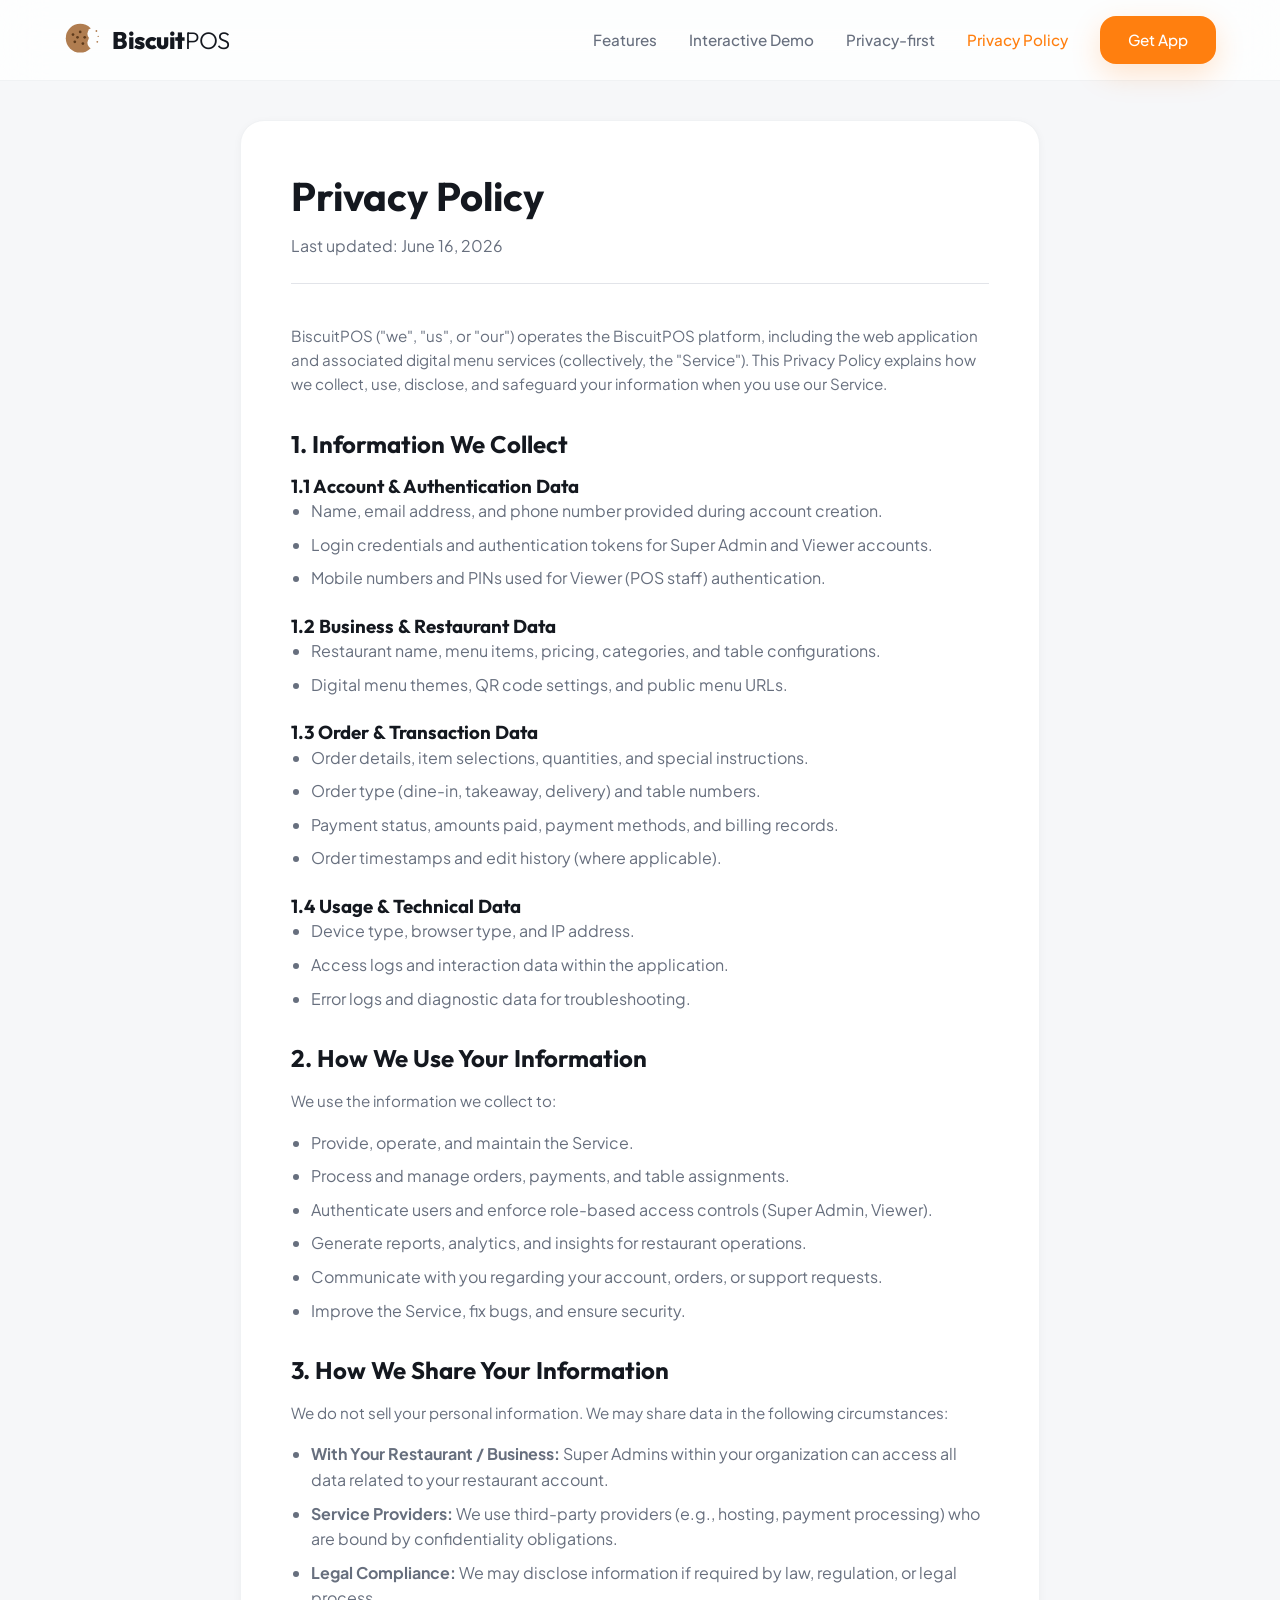
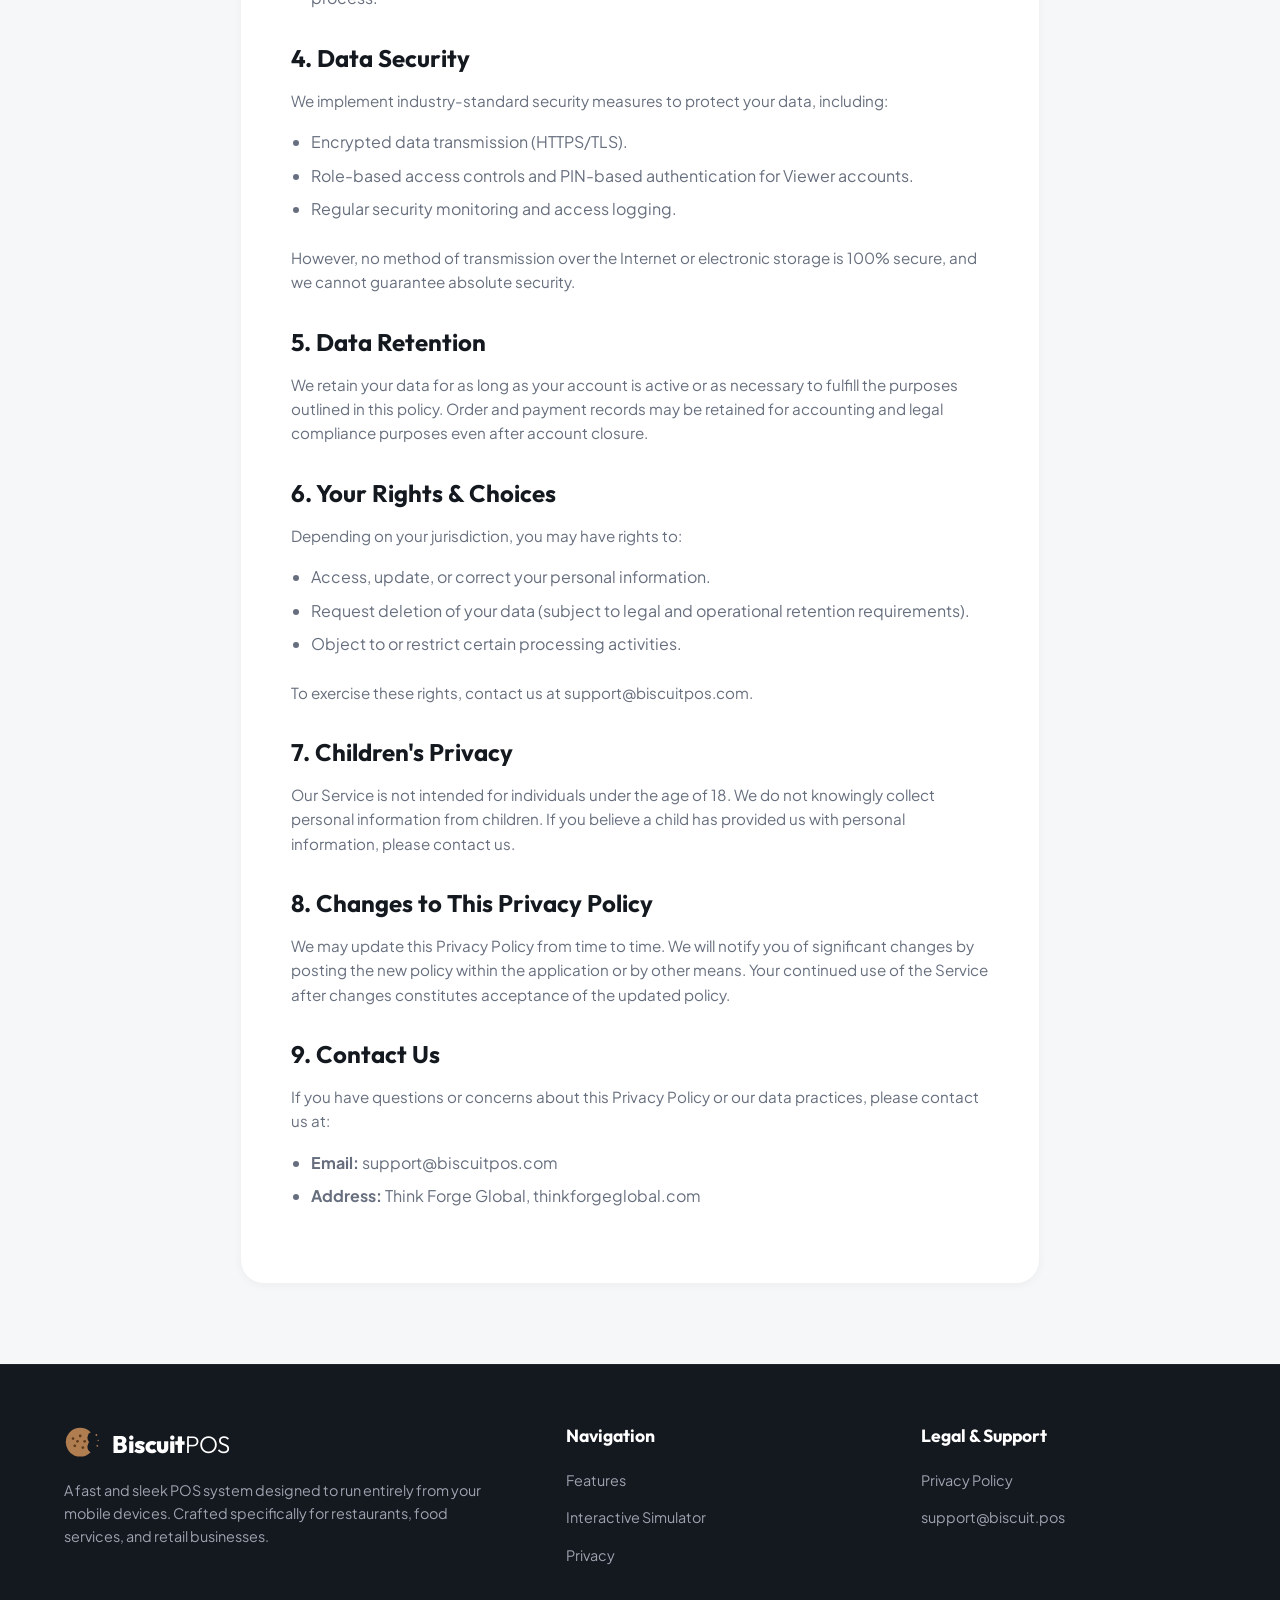
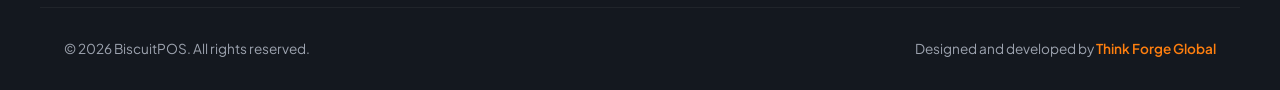
==== commit e8f1e682: "Update privacy.html with official privacy policy content and fix mobile Safari horizontal page stret" ====
--- a/privacy.html
+++ b/privacy.html
@@ -6,7 +6,7 @@
   <title>Privacy Policy - BiscuitPOS</title>
   <meta name="description" content="Privacy Policy for BiscuitPOS mobile app. Read how we protect your business billing, table orders, and menu data by keeping everything local.">
   <link rel="icon" type="image/svg+xml" href="data:image/svg+xml,%3Csvg xmlns='http://www.w3.org/2000/svg' viewBox='0 0 40 40'%3E%3Cmask id='m'%3E%3Crect width='40' height='40' fill='white'/%3E%3Ccircle cx='33' cy='13' r='7' fill='black'/%3E%3Ccircle cx='33' cy='23' r='7' fill='black'/%3E%3Ccircle cx='35' cy='18' r='6' fill='black'/%3E%3C/mask%3E%3Ccircle cx='18' cy='18' r='16' fill='%23B07D50' mask='url(%23m)'/%3E%3Ccircle cx='10' cy='14' r='1.5' fill='%235D3A1B'/%3E%3Ccircle cx='12' cy='22' r='1.5' fill='%235D3A1B'/%3E%3Ccircle cx='18' cy='11' r='1.5' fill='%235D3A1B'/%3E%3Ccircle cx='21' cy='24' r='1.5' fill='%235D3A1B'/%3E%3Ccircle cx='23' cy='17' r='1.5' fill='%235D3A1B'/%3E%3Ccircle cx='15' cy='17' r='1.5' fill='%235D3A1B'/%3E%3Ccircle cx='36' cy='10' r='1' fill='%23B07D50'/%3E%3Ccircle cx='37' cy='22' r='1' fill='%23B07D50'/%3E%3Ccircle cx='38' cy='16' r='0.75' fill='%23B07D50'/%3E%3C/svg%3E">
-  <link rel="stylesheet" href="styles.css">
+  <link rel="stylesheet" href="styles.css?v=2.2">
 </head>
 <body class="privacy-body">
 
@@ -52,36 +52,90 @@
     </div>
 
     <div class="privacy-content">
-      <p>Welcome to BiscuitPOS ("we", "our", or "us"). We are committed to protecting the privacy of your restaurant or bakery business data. This Privacy Policy describes how we collect, use, and handle information when you install and use the BiscuitPOS mobile application (the "App") on iOS and Android devices.</p>
+      <p>BiscuitPOS ("we", "us", or "our") operates the BiscuitPOS platform, including the web application and associated digital menu services (collectively, the "Service"). This Privacy Policy explains how we collect, use, disclose, and safeguard your information when you use our Service.</p>
 
-      <h2>1. Information Collection and Storage</h2>
-      <p>BiscuitPOS is designed as an <strong>offline-first, localized application</strong>. This means:</p>
+      <h2>1. Information We Collect</h2>
+      
+      <h3>1.1 Account & Authentication Data</h3>
       <ul>
-        <li><strong>No Personal Data Collection:</strong> We do not require you to create an account, register, or provide your email address to use the core features of the App.</li>
-        <li><strong>Local Storage:</strong> All data related to your store operations—including table numbers, order logs, menu prices, item lists, weekly/monthly sales metrics, and total revenue calculations—is stored exclusively on your device's internal local database (e.g., SQLite, CoreData, or SharedPreferences).</li>
-        <li><strong>No Automatic Sync:</strong> Your business records are not automatically transmitted, synced, or backed up to any cloud service or external server managed by us.</li>
+        <li>Name, email address, and phone number provided during account creation.</li>
+        <li>Login credentials and authentication tokens for Super Admin and Viewer accounts.</li>
+        <li>Mobile numbers and PINs used for Viewer (POS staff) authentication.</li>
       </ul>
 
-      <h2>2. Device Permissions</h2>
-      <p>To deliver a complete point-of-sale experience, the App may request access to the following device hardware or software features. You can enable or disable these at any time in your system settings:</p>
+      <h3>1.2 Business & Restaurant Data</h3>
       <ul>
-        <li><strong>Bluetooth & Nearby Devices:</strong> Required to search for and connect to external thermal receipt printers (to print customer bills).</li>
-        <li><strong>Local Storage / Files Access:</strong> Required if you choose to manually export backup files or CSV reports of your monthly revenue data.</li>
-        <li><strong>Camera (Optional):</strong> Required only if scan-to-add features are utilized for menu barcode recognition.</li>
+        <li>Restaurant name, menu items, pricing, categories, and table configurations.</li>
+        <li>Digital menu themes, QR code settings, and public menu URLs.</li>
       </ul>
 
-      <h2>3. Third-Party Services</h2>
-      <p>Since the App runs fully offline, it does not share data with third-party tracking networks, advertisers, or software-as-a-service (SaaS) providers. If you download the App via the Apple App Store or Google Play Store, those platforms may compile anonymous installation statistics governed by their own privacy settings.</p>
+      <h3>1.3 Order & Transaction Data</h3>
+      <ul>
+        <li>Order details, item selections, quantities, and special instructions.</li>
+        <li>Order type (dine-in, takeaway, delivery) and table numbers.</li>
+        <li>Payment status, amounts paid, payment methods, and billing records.</li>
+        <li>Order timestamps and edit history (where applicable).</li>
+      </ul>
 
-      <h2>4. Data Retention & Deletion</h2>
-      <p>Because your data resides solely on your device, deleting the App will permanently remove all store records, item databases, and historical receipts. We recommend exporting CSV or PDF reports regularly for your accounting systems before uninstalling the App.</p>
+      <h3>1.4 Usage & Technical Data</h3>
+      <ul>
+        <li>Device type, browser type, and IP address.</li>
+        <li>Access logs and interaction data within the application.</li>
+        <li>Error logs and diagnostic data for troubleshooting.</li>
+      </ul>
 
-      <h2>5. Changes to This Policy</h2>
-      <p>We may update this Privacy Policy from time to time. Any changes will be posted on this page and reflected in the updated revision date. Your continued use of the App following updates signifies your acceptance of those terms.</p>
+      <h2>2. How We Use Your Information</h2>
+      <p>We use the information we collect to:</p>
+      <ul>
+        <li>Provide, operate, and maintain the Service.</li>
+        <li>Process and manage orders, payments, and table assignments.</li>
+        <li>Authenticate users and enforce role-based access controls (Super Admin, Viewer).</li>
+        <li>Generate reports, analytics, and insights for restaurant operations.</li>
+        <li>Communicate with you regarding your account, orders, or support requests.</li>
+        <li>Improve the Service, fix bugs, and ensure security.</li>
+      </ul>
 
-      <h2>6. Contact Us</h2>
-      <p>If you have any questions or feedback regarding our privacy practices, please contact us at:</p>
-      <p><strong>Email:</strong> support@biscuit.pos</p>
+      <h2>3. How We Share Your Information</h2>
+      <p>We do not sell your personal information. We may share data in the following circumstances:</p>
+      <ul>
+        <li><strong>With Your Restaurant / Business:</strong> Super Admins within your organization can access all data related to your restaurant account.</li>
+        <li><strong>Service Providers:</strong> We use third-party providers (e.g., hosting, payment processing) who are bound by confidentiality obligations.</li>
+        <li><strong>Legal Compliance:</strong> We may disclose information if required by law, regulation, or legal process.</li>
+      </ul>
+
+      <h2>4. Data Security</h2>
+      <p>We implement industry-standard security measures to protect your data, including:</p>
+      <ul>
+        <li>Encrypted data transmission (HTTPS/TLS).</li>
+        <li>Role-based access controls and PIN-based authentication for Viewer accounts.</li>
+        <li>Regular security monitoring and access logging.</li>
+      </ul>
+      <p>However, no method of transmission over the Internet or electronic storage is 100% secure, and we cannot guarantee absolute security.</p>
+
+      <h2>5. Data Retention</h2>
+      <p>We retain your data for as long as your account is active or as necessary to fulfill the purposes outlined in this policy. Order and payment records may be retained for accounting and legal compliance purposes even after account closure.</p>
+
+      <h2>6. Your Rights & Choices</h2>
+      <p>Depending on your jurisdiction, you may have rights to:</p>
+      <ul>
+        <li>Access, update, or correct your personal information.</li>
+        <li>Request deletion of your data (subject to legal and operational retention requirements).</li>
+        <li>Object to or restrict certain processing activities.</li>
+      </ul>
+      <p>To exercise these rights, contact us at <a href="mailto:support@biscuitpos.com">support@biscuitpos.com</a>.</p>
+
+      <h2>7. Children's Privacy</h2>
+      <p>Our Service is not intended for individuals under the age of 18. We do not knowingly collect personal information from children. If you believe a child has provided us with personal information, please contact us.</p>
+
+      <h2>8. Changes to This Privacy Policy</h2>
+      <p>We may update this Privacy Policy from time to time. We will notify you of significant changes by posting the new policy within the application or by other means. Your continued use of the Service after changes constitutes acceptance of the updated policy.</p>
+
+      <h2>9. Contact Us</h2>
+      <p>If you have questions or concerns about this Privacy Policy or our data practices, please contact us at:</p>
+      <ul>
+        <li><strong>Email:</strong> <a href="mailto:support@biscuitpos.com">support@biscuitpos.com</a></li>
+        <li><strong>Address:</strong> Think Forge Global, thinkforgeglobal.com</li>
+      </ul>
     </div>
   </main>
 
--- a/styles.css
+++ b/styles.css
@@ -342,6 +342,7 @@
 .scroll-story-container {
   height: 480vh; /* Expanded height to handle 5 screens smoothly */
   position: relative;
+  overflow: hidden;
   background: radial-gradient(circle at 80% 20%, rgba(255, 122, 0, 0.05) 0%, transparent 50%),
               radial-gradient(circle at 10% 80%, rgba(15, 23, 42, 0.02) 0%, transparent 50%);
 }
@@ -1195,10 +1196,10 @@
 }
 
 .features-grid {
-  display: flex;
-  flex-wrap: wrap;
+  display: grid;
+  grid-template-columns: repeat(auto-fit, minmax(300px, 370px));
+  gap: 30px;
   justify-content: center;
-  gap: 30px;
 }
 
 .feature-card {
@@ -1532,7 +1533,7 @@
   .nav-links {
     position: fixed;
     top: 0;
-    right: -100%;
+    right: -280px;
     width: 280px;
     height: 100vh;
     background-color: var(--white);
@@ -1582,6 +1583,9 @@
     height: auto;
     padding: 0 24px;
   }
+  .badge-row {
+    justify-content: center;
+  }
   .simulator-wrapper {
     transform: none !important;
     opacity: 1 !important;
@@ -1662,11 +1666,58 @@
   }
 }
 
-@media (max-width: 576px) {
+@media (max-width: 768px) {
+  .footer-grid {
+    grid-template-columns: 1fr;
+    gap: 40px;
+    text-align: center;
+  }
+  .footer-brand {
+    align-items: center;
+    display: flex;
+    flex-direction: column;
+    margin: 0 auto;
+  }
+  .info-img-card {
+    padding: 15px;
+  }
   .hero-title {
     font-size: 2.5rem;
   }
+}
+
+@media (max-width: 480px) {
+  .hero-title {
+    font-size: 2.05rem;
+  }
   .download-cta h2 {
-    font-size: 2rem;
-  }
-}
+    font-size: 1.85rem;
+  }
+  .features-grid {
+    grid-template-columns: 1fr;
+  }
+  .feature-card {
+    width: 100%;
+    padding: 30px 20px;
+  }
+  .device-frame {
+    width: 290px;
+    height: 590px;
+    border-radius: 32px;
+    border-width: 8px;
+  }
+  .device-notch {
+    width: 80px;
+    height: 20px;
+    border-radius: 10px;
+  }
+  .app-banner {
+    padding: 12px 16px;
+  }
+  .app-card {
+    padding: 14px;
+  }
+  .app-grid {
+    gap: 12px;
+  }
+}
